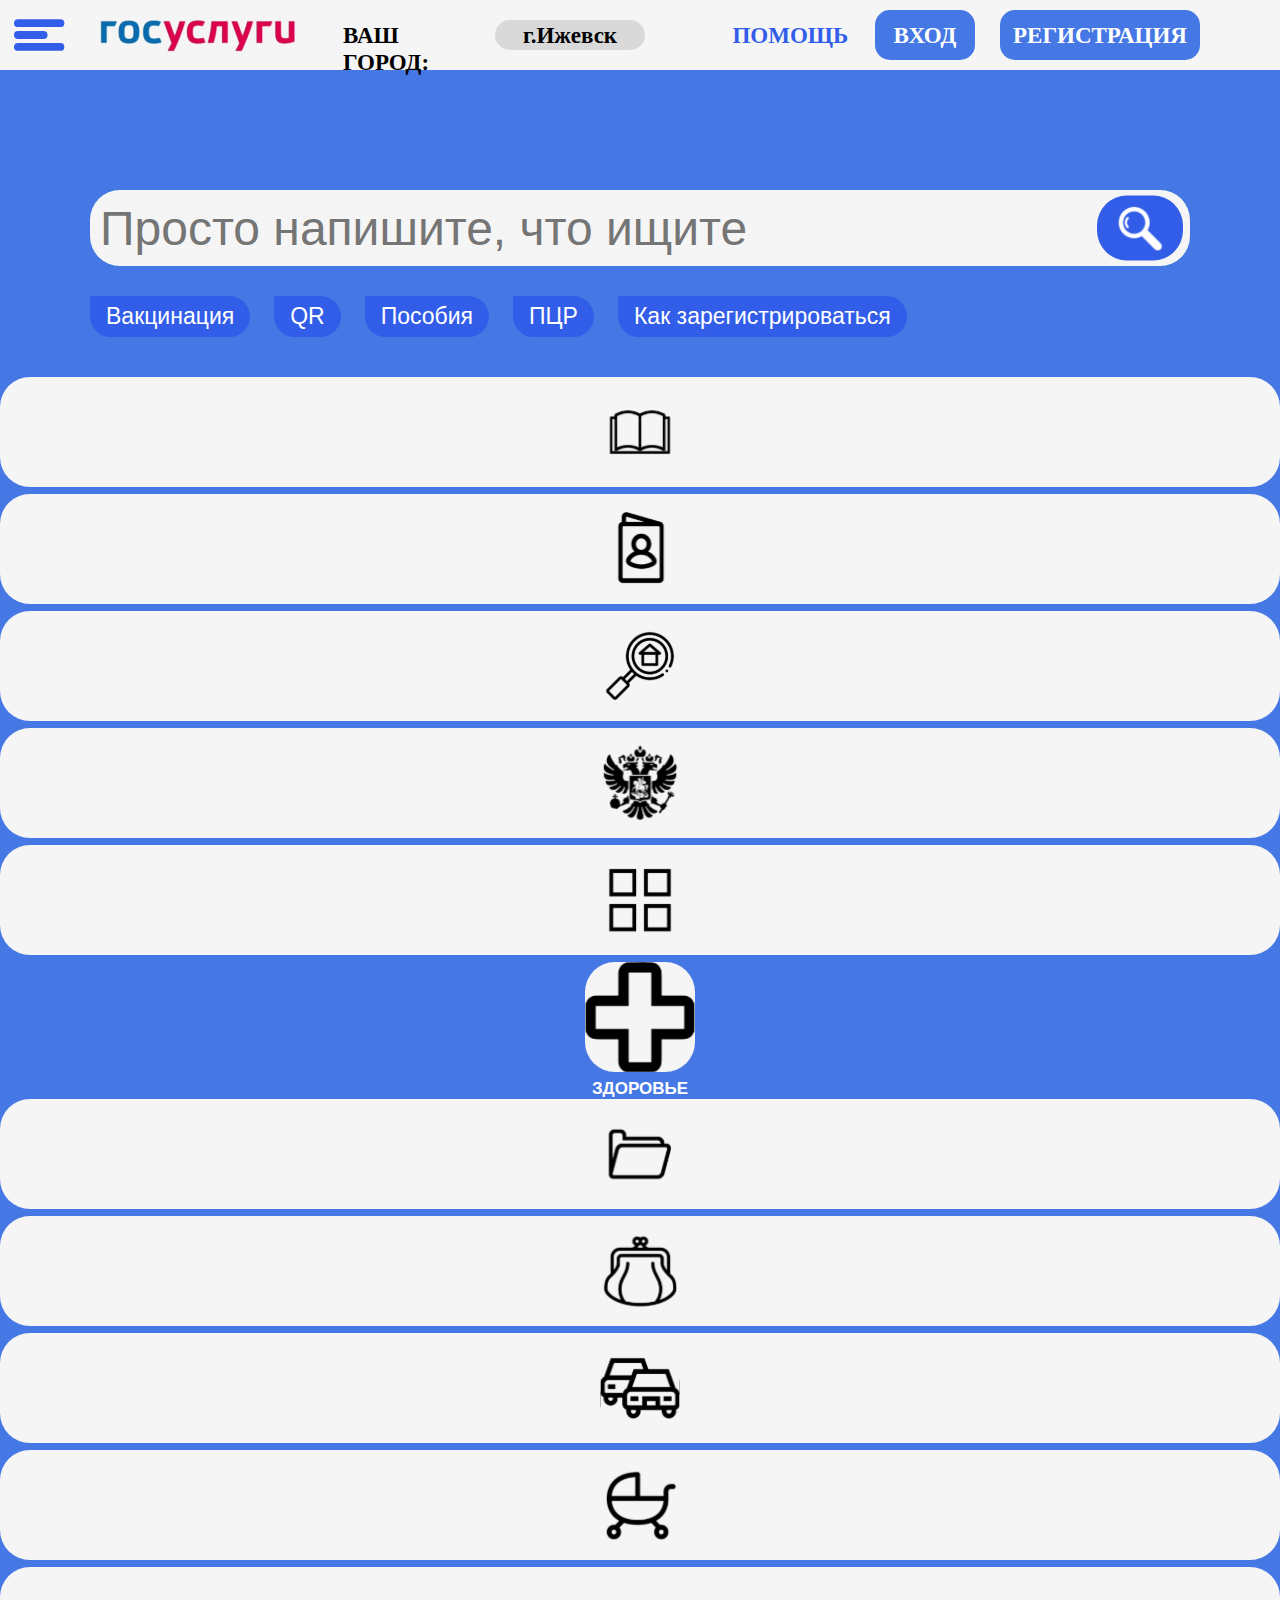
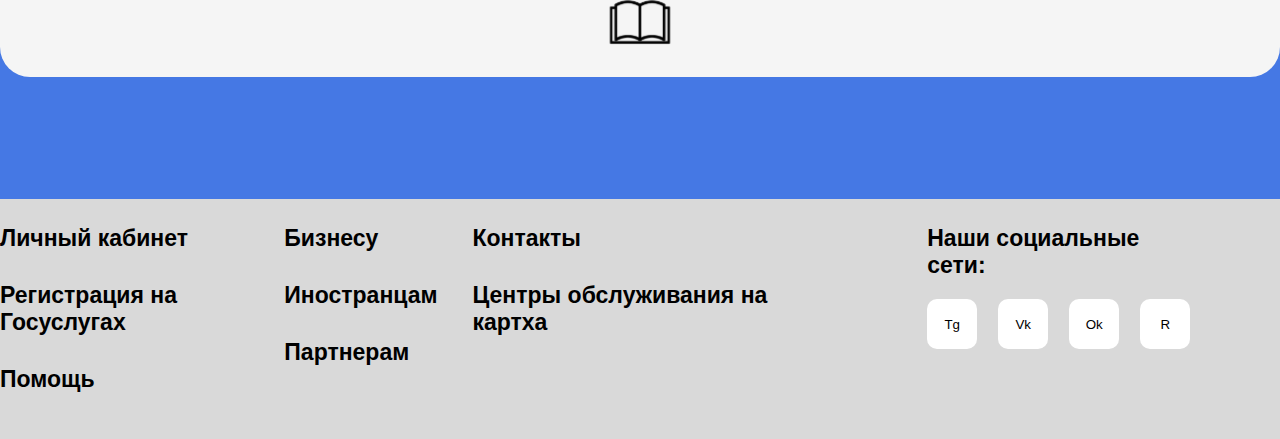
==== extendedIndex.html @ 71bcc2b7 "all" ====
<!DOCTYPE html>
<html lang="en">
<head>
    <meta charset="UTF-8">
    <title>Основыне услуги</title>
    <link rel="stylesheet" href="font.css">
    <link rel="stylesheet" href="main.css">
    <link rel="stylesheet" href="overlay.css">
    <link rel="stylesheet" href="sideMenu.css">
    <script src="overlay.js"></script>
</head>

<body>

<header class="header">
    <div class="leftMenu">
        <button class="burgerMenu">
            <img src="asset/Burger.svg" width="51" height="38">
        </button>
        <a class="logo">
            <img src="asset/logo.png" width="212" height="42">
        </a>
        <span class="choiceCity" >Ваш город:</span>
        <button class="selectedCity">
            г.Ижевск
        </button>
    </div>
    <div>
        <a class="help">
            Помощь
        </a>
        <a href="login.html"><button class="auth">
            Вход
        </button></a>
        <a href="registration.html"><button class="register">
            Регистрация
        </button></a>
    </div>
</header>

<div class="container">
    <div class="wrapper searchAndServiceWrapper">
        <div class="searchContainer">
            <div class="searchWrapper">
                <input class="searchField" type="text" placeholder="Просто напишите, что ищите"/>
                <button class="searchButton">
                    <img src="asset/zoom.svg" height="62" width="62"/>
                </button>
            </div>
            <div class="filtersContainer">
                <button class="filter">Вакцинация</button>
                <button class="filter">QR</button>
                <button class="filter">Пособия</button>
                <button class="filter">ПЦР</button>
                <button class="filter">Как зарегистрироваться</button>
            </div>
        </div>
    </div>
    <div class="ExtendedServiceButtonsContainer">
        <div class="leftInactiveServiceButtons">
            <div class="ServiceImageContainer">
                <img src="asset/education.svg" width="80" height="80"/>
            </div>
            <div class="ServiceImageContainer">
                <img src="asset/pasport.svg" width="80" height="80"/>
            </div>
            <div class="ServiceImageContainer">
                <img src="asset/house.svg" width="80" height="80"/>
            </div>
            <div class="ServiceImageContainer">
                <img src="asset/country.svg" width="80" height="80"/>
            </div>
            <div class="ServiceImageContainer">
                <img src="asset/other.svg" width="80" height="80"/>
            </div>
        </div>
        <div class="activeButtonServiceButton">
            <button class="serviceButton">
                <div class="ServiceImageContainer">
                    <img src="asset/health.svg" width="110" height="110"/>
                </div>
                <span class="ServiceName">Здоровье</span>
            </button>
        </div>
        <div class="rightInactiveServiceButtons">
            <div class="ServiceImageContainer">
                <img src="asset/folder.svg" width="80" height="80"/>
            </div>
            <div class="ServiceImageContainer">
                <img src="asset/penchen.svg" width="80" height="80"/>
            </div>
            <div class="ServiceImageContainer">
                <img src="asset/car.svg" width="80" height="80"/>
            </div>
            <div class="ServiceImageContainer">
                <img src="asset/family.svg" width="80" height="80"/>
            </div>
            <div class="ServiceImageContainer">
                <img src="asset/education.svg" width="80" height="80"/>
            </div>
        </div>
    </div>
</div>

<footer class="footer">
    <div class="wrapper">
        <div>
            <UL class="ulFooter">
                <li class="liFooter">
                    <a>
                        Личный кабинет
                    </a>
                </li>
                <li class="liFooter">
                    <a>
                        Регистрация на Госуслугах
                    </a>
                </li>
                <li class="liFooter">
                    <a>
                        Помощь
                    </a>
                </li>
            </UL>
        </div>
        <div>
            <UL class="ulFooter">
                <li class="liFooter">
                    <a>
                        Бизнесу
                    </a>
                </li>
                <li class="liFooter">
                    <a>
                        Иностранцам
                    </a>
                </li>
                <li class="liFooter">
                    <a >
                        Партнерам
                    </a>
                </li>
            </UL>
        </div>
        <div>
            <UL class="ulFooter">
                <li class="liFooter">
                    <a>
                        Контакты
                    </a>
                </li>
                <li class="liFooter">
                    <a>
                        Центры обслуживания на картха
                    </a>
                </li>
            </UL>
        </div>
        <div class="SocialNetwork">
            <a>Наши социальные сети:</a>
            <Ul class="SocialNetworkButtonBlock">
                <li><button class="SocialNetworkButton">Tg</button></li>
                <li><button class="SocialNetworkButton">Vk</button></li>
                <li><button class="SocialNetworkButton">Ok</button></li>
                <li><button class="SocialNetworkButton">R</button></li>
            </Ul>
        </div>
    </div>
</footer>

<div class="moduleContainer">
    <div class="overlay"></div>
    <div class="modal">
        <h2 class="modalTitle">Где вы находитесь?</h2>
        <button class="closeButton"> <img src="asset/close.svg" width="56" height="56"/></button>
        <div class="modalTextContainer">
            <span class="modalText">Вы увидите услуги, доступные для вашего региона</span>
            <div class="locationContainer">
                <div class="currentLocationContainer">
                    <p class="currentLocationTitle">Текущее местоположение:</p>
                    <p class="currentLocationText">Удмуртская Республика/г. Ижевск </p>
                </div>
                <div class="choiceLocationContainer">
                    <p class="choiceLocationTitle">Выбор региона:</p>
                    <div class="choiceLocationButtonsContainer">
                        <label class="radioButtonText"><input class="radioButton" type="radio" name="region" value="auto"/> Автоматически </label>
                        <label class="radioButtonText"><input class="radioButton" type="radio" name="region" value="manual"/> Вручную </label>
                    </div>
                </div>
                <button class="applyRegionButton">Применить</button>
            </div>
        </div>
    </div>
</div>

<div class="sideMenuContainer">
    <div class="sideMenuOverlay"></div>
    <div class="sideMenu">
        <div class="sideMenuTitle">
            <span class="sideMenuTitleText">Услуги для</span>
            <button class="sideMenuTitleDropdownMenu">
                Граждан
            </button>
        </div>
        <ul class="filterList">
            <li class="filterListItem">
                <button class="filterListButton">
                    <img src="asset/health.svg" width="100" height="100"/>
                    <span class="filterListButtonText">Здоровье</span>
                </button>
            </li>
            <li class="filterListItem">
                <button class="filterListButton">
                    <img src="asset/folder.svg" width="100" height="100"/>
                    <span class="filterListButtonText">Справки Выписки</span>
                </button>
            </li>
            <li class="filterListItem">
                <button class="filterListButton">
                    <img src="asset/penchen.svg" width="100" height="100"/>
                    <span class="filterListButtonText">Пособия Пенсии Льготы</span>
                </button>
            </li>
            <li class="filterListItem">
                <button class="filterListButton">
                    <img src="asset/car.svg" width="96" height="96"/>
                    <span class="filterListButtonText">Авто Права Транспорт </span>
                </button>
            </li>
            <li class="filterListItem">
                <button class="filterListButton">
                    <img src="asset/family.svg" width="100" height="100"/>
                    <span class="filterListButtonText">Семья</span>
                </button>
            </li>
            <li class="filterListItem">
                <button class="filterListButton">
                    <img src="asset/education.svg" width="100" height="100"/>
                    <span class="filterListButtonText">Дети и оброзование</span>
                </button>
            </li>
            <li class="filterListItem">
                <button class="filterListButton">
                    <img src="asset/pasport.svg" width="100" height="100"/>
                    <span class="filterListButtonText">Паспорт Регистраиця</span>
                </button>
            </li>
            <li class="filterListItem">
                <button class="filterListButton">
                    <img src="asset/judge.svg" width="100" height="100"/>
                    <span class="filterListButtonText">Штрафы Долги</span>
                </button>
            </li>
            <li class="filterListItem">
                <button class="filterListButton">
                    <img src="asset/house.svg" width="100" height="100"/>
                    <span class="filterListButtonText">Недвижиость Стройка</span>
                </button>
            </li>
            <li class="filterListItem">
                <button class="filterListButton">
                    <img src="asset/country.svg" width="100" height="100"/>
                    <span class="filterListButtonText">Ведомоства</span>
                </button>
            </li>
            <li class="filterListItem">
                <button class="filterListButton">
                    <img src="asset/other.svg" width="100" height="100"/>
                    <span class="filterListButtonText">Прочье</span>
                </button>
            </li>
        </ul>
    </div>
</div>

</body>

</html>
---- font.css ----
@font-face {
    font-family: "Roboto";
    src: url("./asset/fonts/Roboto/Roboto-Regular.ttf");
    font-style: normal;
    font-weight: 400;
}

@font-face {
    font-family: "Roboto";
    src: url("./asset/fonts/Roboto/Roboto-Bold.ttf");
    font-style: normal;
    font-weight: 700;
}
---- main.css ----
* {
    box-sizing: border-box;
}

html,body {
    margin: 0;
    padding: 0;
}

.header{
    display: flex;
    width: 100%;
    height: 70px;
    justify-content: space-between;
    align-items: center;
    padding: 0 14px;
    background-color: #F5F5F5;
}

.leftMenu{
    display: flex;
    align-items: center;
    height: 100%;
}

.burgerMenu{
    background-color: transparent;
    border: 0;
    width: 51px;
    height: 38px;
    padding: 0;
    cursor: pointer;
    outline: 0;
}

.logo{
    margin-left: 27px;
    margin-top: 2px;
    width: 212px;
    height: 42px;
    padding: 0;
    cursor: pointer;

    font-family: 'Roboto';
    font-style: normal;
    font-weight: 700;
    font-size: 23px;
    line-height: 27px;

    text-transform: uppercase;

    color: #000000;
}

.choiceCity{
    margin-left: 39px;
    width: 140px;
    height: 27px;
    left: 343px;
    top: 22px;

    font-family: 'Roboto';
    font-style: normal;
    font-weight: 700;
    font-size: 23px;
    line-height: 27px;

    text-transform: uppercase;

    color: #000000;
}

.selectedCity{
    cursor: pointer;
    margin-left: 12px;
    width: 150px;
    height: 30px;
    padding: 0;

    text-align: center;
    border-radius: 20px;
    border: 0;
    background-color: #D9D9D9;
    font-family: 'Roboto';
    font-style: normal;
    font-weight: 700;
    font-size: 23px;
    line-height: 27px;

    outline: 0;
    color: #000000;
}

.help{
    cursor: pointer;
    padding: 0;
    margin-right: 21px;
    width: 106px;
    height: 27px;

    background-color: transparent;
    border: 0;

    font-family: 'Roboto';
    font-style: normal;
    font-weight: 700;
    font-size: 23px;
    line-height: 27px;

    text-transform: uppercase;

    color: #325DE9;
}

.auth{
    cursor: pointer;
    padding: 0;
    margin-right: 21px;
    width: 100px;
    height: 50px;

    border: 0;
    background: #4578E4;
    border-radius: 15px;
    color: #FFFFFF;
    font-family: 'Roboto';
    font-style: normal;
    font-weight: 700;
    font-size: 23px;
    line-height: 27px;

    text-transform: uppercase;
}

.auth:hover{
    background: #E6E6E6;
    color: #000000;
}

.register{
    cursor: pointer;
    padding: 0;
    margin-right: 66px;

    width: 200px;
    height: 50px;

    border: 0;
    background: #4578E4;
    border-radius: 15px;
    color: #FFFFFF;
    font-family: 'Roboto';
    font-style: normal;
    font-weight: 700;
    font-size: 23px;
    line-height: 27px;

    text-transform: uppercase;
}

.register:hover{
    background: #E6E6E6;
    color: #000000;
}

.footer{
    display: flex;
    width: 100%;
    height: 240px;
    justify-content: space-between;
    align-items: center;
    background-color: #D9D9D9;
    padding-top: 10px;
}

.container{
    background-color: #4578E4;
    padding-top: 80px;
    padding-bottom: 115px;
}

.searchAndServiceWrapper{
    flex-direction: column;
}

.searchContainer{
    margin: 40px auto;
}

.searchContainerOnSearchPage{
    margin: 350px auto;
}

.searchWrapper{
    margin-bottom: 30px;
    position: relative;
}

.searchField{
    width: 1100px;
    height: 76px;
    background-color: #F5F5F5;
    border-radius: 30px;
    padding: 28px 10px;
    font-family: "Roboto", sans-serif;
    font-style: normal;
    font-size: 48px;
    line-height: 56px;
    border: 0;
}

.searchButton{
    width: 86px;
    height: 65px;
    border-radius: 30px;
    background-color: #325DE9;
    padding: 0;
    border: 0;
    display: inline-flex;
    align-items: center;
    justify-content: center;
    position: absolute;
    right: 7px;
    top: 50%;
    transform: translateY(-50%);
    cursor: pointer;
}

.filter{
    padding: 7px 16px;
    margin-right: 20px;
    background-color: #325DE9;
    color: #FFFFFF;
    font-family: 'Roboto', sans-serif;
    font-style: normal;
    font-weight: 400;
    font-size: 23px;
    border: 0;
    border-radius: 0 30px 30px 30px;
    cursor: pointer;
}

.filter:last-child{
    margin-right: 0;
}
.filter:hover{

    background: #E6E6E6;

    color: #000000;
}


.serviceButtonsContainer{
    margin-top: 30px;
}

.ServiceList{
    margin: 0 auto;
    padding: 0;
    max-width: 688px;
    list-style-type: none;
    flex-wrap: wrap;
    display: flex;
}

.serviceListItem{
    width: 100%;
    max-width: 137px;
    margin-right: 35px;
    display: inline-block;
    margin-bottom: 55px;
}

.serviceListItem:nth-child(9){
    margin-left: auto;
}

.serviceListItem:last-child{
    margin-right: auto;
}

.serviceButton{
    background-color: transparent;
    margin: 0;
    padding: 0;
    border: 0;
    cursor: pointer;
    height: 100%;
    width: 100%;
    display: flex;
    align-items: center;
    justify-content: flex-start;
    flex-direction: column;
}

.ServiceImageContainer{
    min-width: 110px;
    min-height: 110px;
    background-color: #F5F5F5;
    border-radius: 30px;
    display: flex;
    align-items: center;
    justify-content: center;
    margin: 0 auto 7px;
}

.ServiceName{
    font-family: 'Roboto', sans-serif;
    font-style: normal;
    font-weight: 700;
    font-size: 17px;
    line-height: 20px;
    text-align: center;
    text-transform: uppercase;
    color: #FFFFFF;
    display: flex;
    height: 100%;
    align-items: center;
    justify-content: center;
}

.liFooter{
    list-style-type: none;
    font-family: 'Roboto', sans-serif;
    font-style: normal;
    font-weight: 700;
    font-size: 23px;
    line-height: 27px;
    margin-right: 35px;
    margin-bottom: 30px;
    cursor: pointer;
}

.wrapper{
    max-width: 1440px;
    width: 100%;
    margin: 0 auto;
    display: flex;
}

.ulFooter{
    margin-top: 0;
    padding: 0;
}

.SocialNetwork{
    font-family: 'Roboto', sans-serif;
    font-style: normal;
    font-weight: 700;
    font-size: 23px;
    line-height: 27px;

    margin-left: 115px;
    margin-right: 124px;
    color: #000000;
}

.SocialNetworkButtonBlock{
    margin-top: 20px;
    list-style-type: none;
    display: flex;
    cursor: pointer;
    width: 50px;
    height: 50px;
    padding: 0;

    text-align: center;
    border-radius: 20px;
    border: 0;
}

.SocialNetworkButton{
    border: 0;
    background: #FFFFFF;
    border-radius: 10px;
    margin-right: 21px;

    text-align: center;
    cursor: pointer;
    width: 50px;
    height: 50px;
    padding: 0;
}

.subContainer{
    background-color: #FAFCFF;
    padding-top: 52px;
    padding-bottom: 92px;
    margin: 0 auto;
    justify-content: center;
}

.titleSubContainer{
    display: flex;
    justify-content: center;
    font-family: 'Roboto';
    font-style: normal;
    font-weight: 700;
    font-size: 48px;
    line-height: 56px;
    text-transform: uppercase;
    color: #000000;
    margin:0 0 36px;
}

.RowSubContainer{
    margin-right: auto;
    margin-left: auto;
    max-width: 1420px;
    flex-wrap: wrap;
    display: flex;
}

.SubContainerButton{
    cursor: pointer;
    background: #FFFFFF;
    box-shadow: 0px 4px 4px rgba(0, 0, 0, 0.25);
    border-radius: 30px;
    border: 0;
    width: 650px;
    height: 180px;
    display: flex;
    padding: 0;
    margin: 30px;
}

.ButtonPicture{
    background: #D9D9D9;
    border-radius: 40px;
    min-width: 150px;
    min-height: 150px;
    max-height: 150px;
    min-height: 150px;
    margin: 15px 18px;
}

.ButtonText{
    display: flex;
    flex-direction: column;
    text-align: left;
    padding-right: 18px;
}

.ButtonTextTitle{
    font-family: 'Roboto', sans-serif;
    font-style: normal;
    font-weight: 700;
    font-size: 31px;
    line-height: 36px;
    color: #000000;
    margin-top: 21px;
    margin-bottom: 10px;
}

.ButtonTextBase{
    font-family: 'Roboto', sans-serif;
    font-style: normal;
    font-weight: 400;
    font-size: 23px;
    line-height: 27px;
    color: #000000;
}

.filterTitle{
    font-family: 'Roboto',sans-serif;
    font-style: normal;
    font-weight: 700;
    font-size: 48px;
    line-height: 56px;
    color: #FFFFFF;
    margin-bottom: 35px;
}

.searchPage{
    background-color: #4A79DE;
}

.searchPageContainer{
    height: 100%;
    margin: 0 auto;
    background-color: #4A79DE;
}

.filtersContainerSearchPage{
    display: flex;
    flex-direction: column;
    justify-content: left;
    align-items: center;
    text-align: left;
}

.filterSearchPage{
    text-align: left;
    padding-left: 12px;
    margin-bottom: 20px;
    width: 400px;
    height: 50px;
    background: #325DE9;
    border-radius: 0px 30px 30px 30px;
    border: 0;
    cursor: pointer;

    font-family: 'Roboto', sans-serif;
    font-style: normal;
    font-weight: 400;
    font-size: 31px;
    line-height: 36px;
    color: #FFFFFF;
}

.filterSearchPage:hover{
    text-align: left;
    padding-left: 12px;
    margin-bottom: 20px;
    width: 400px;
    height: 50px;
    background: #E6E6E6;
    border-radius: 0px 30px 30px 30px;
    border: 0;

    font-family: 'Roboto', sans-serif;
    font-style: normal;
    font-weight: 400;
    font-size: 31px;
    line-height: 36px;
    color: #000000;
}
---- overlay.css ----
.moduleContainer{
    position: absolute;
    top: 0;
    left: 0;
    width: 100%;
    height: 100%;
    z-index: 1000;
    display: none;
}

.openModal{
    display: block;
    overflow: hidden;
}

.overlay{
    position: absolute;
    top: 0;
    left: 0;
    width: 100%;
    height: 100%;
    filter: blur(4px);
    backdrop-filter: blur(4px);
}

.modal{
    position: absolute;
    top: 187px;
    left: 50%;
    transform: translate(-50%, 0);
    width: 1000px;
    height: 550px;
    background-color: #F5F5F5;
    border-radius: 20px;
    padding: 28px 35px;
}

.modalTitle{
    font-family: 'Roboto',sans-serif;
    font-style: normal;
    font-weight: 700;
    font-size: 48px;
    line-height: 56px;
    color: #000000;
    margin: 0 0 16px;
    border-bottom: 5px solid #4578E4;
    padding-bottom: 5px;
}

.closeButton{
    width: 70px;
    height: 70px;
    border: 0;
    background-color: transparent;
    cursor: pointer;
    position: absolute;
    top: 19px;
    right: 18px;
}

.modalTextContainer{
    font-family: 'Roboto', sans-serif;
    font-style: normal;
    font-weight: 400;
    font-size: 28px;
    line-height: 33px;
    color: #000000;
}

.modalText{
    display: inline-block;
    margin-bottom: 43px;
}

.currentLocationContainer{
    margin-bottom: 43px;
}

.currentLocationTitle{
    margin: 0 0 10px;
}
.currentLocationText{
    margin: 0;
}

.choiceLocationTitle{
    font-weight: 700;
    margin: 0 ;
}

.choiceLocationButtonsContainer{
    display: flex;
    flex-direction: row;
}

.currentLocationTitle{
    font-weight: 700;
}

.radioButtonText{
    margin: 10px 10px 10px 0;
    box-sizing: border-box;
    border-radius: 100%;
    cursor: pointer;
}

.radioButton{
    width: 20px;
    height: 20px;
    border-color: #325DE9;
    color: #325DE9;
}

.applyRegionButton{
    cursor: pointer;
    position: absolute;
    bottom: 35px;
    left: 25px;
    width: 200px;
    height: 70px;
    background-color: #325DE9;
    border: 0 ;
    border-radius: 20px;

    font-family: 'Roboto', sans-serif;
    font-style: normal;
    font-weight: 400;
    font-size: 28px;
    line-height: 33px;
    color: #FFFFFF;
}
---- sideMenu.css ----
.sideMenu{
    display: flex;
    position: absolute;
    top: 0;
    left: 0;
    width: 400px;
    height: 100%;
    background-color: #FFFFFF;
    flex-direction: column;
    overflow: auto;
}

.sideMenuTitle{
    font-family: 'Roboto',sans-serif;
    font-style: normal;
    font-weight: 600;
    font-size: 23px;
    line-height: 28px;
    color: #000000;

    display: flex;
    flex-direction: row;
    align-items: center;
    margin: 20px 26px;

}

.sideMenuTitleText{
    margin-right: 26px;
}

.sideMenuTitleDropdownMenu{
    width: 170px;
    height: 50px;
    background: #D9D9D9;
    border-radius: 30px;
    text-align: center;
    border: 0;
    font-family: 'Roboto',sans-serif;
    font-style: normal;
    font-weight: 600;
    font-size: 23px;
    line-height: 28px;
    color: #000000;
    padding: 0;
}

.filterList{
    list-style-type: none;
}

.filterListButton{
    width: 320px;
    height: 114px;
    left: 12px;
    top: 79px;
    background: #F3F3F3;
    border-radius: 20px;

    font-family: 'Roboto', sans-serif;
    font-style: normal;
    font-weight: 500;
    font-size: 28px;
    line-height: 34px;
    color: #000000;

    margin-bottom: 6px;
    border: 0;

    display: flex;
    justify-content: start;
    align-items: center;
}

.filterListButtonText{
    margin-left: 12px;
    text-align: left;
}

.sideMenuContainer{
    position: absolute;
    top: 0;
    left: 0;
    width: 100%;
    height: 100%;
    z-index: 1000;
    display: none;
}

.openSideMenu{
    display: block;
    overflow: hidden;
}

.sideMenuOverlay{
    position: absolute;
    top: 0;
    left: 0;
    width: 100%;
    height: 100%;
    filter: blur(4px);
    backdrop-filter: blur(4px);
}
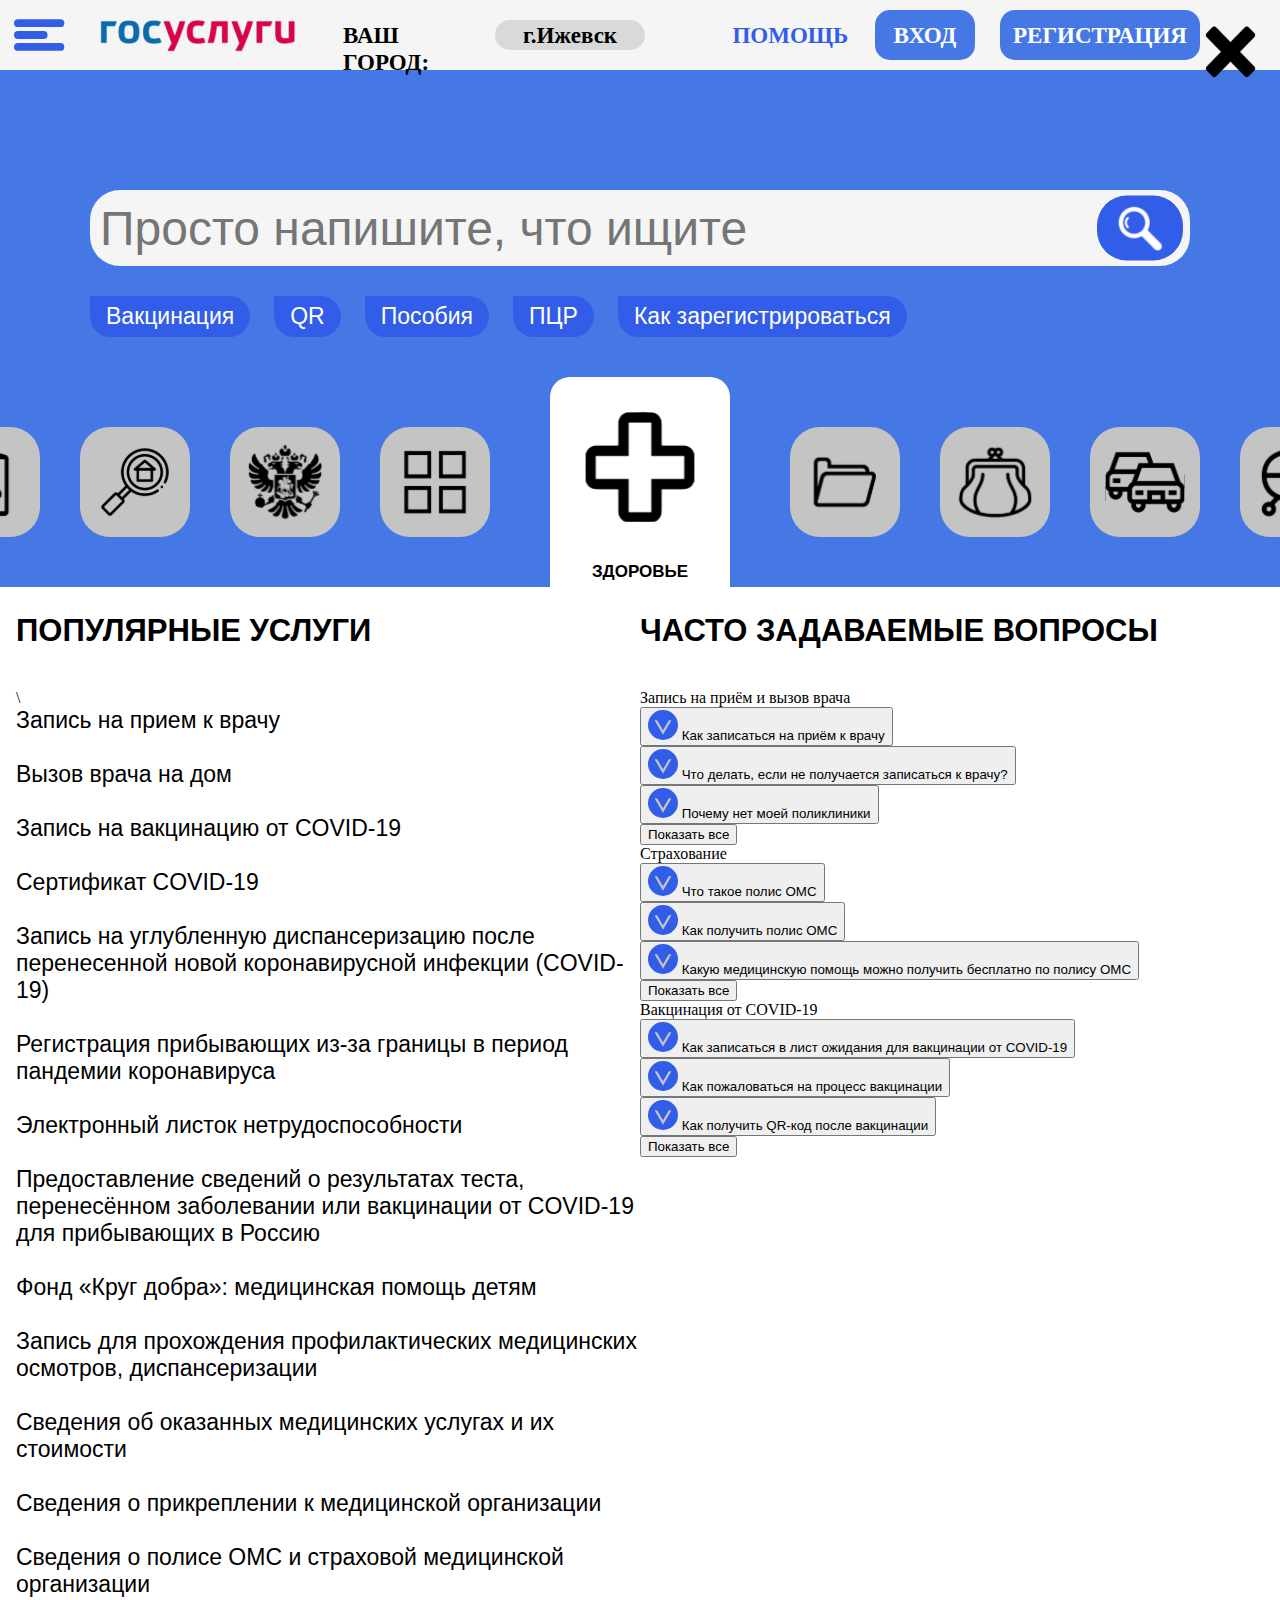
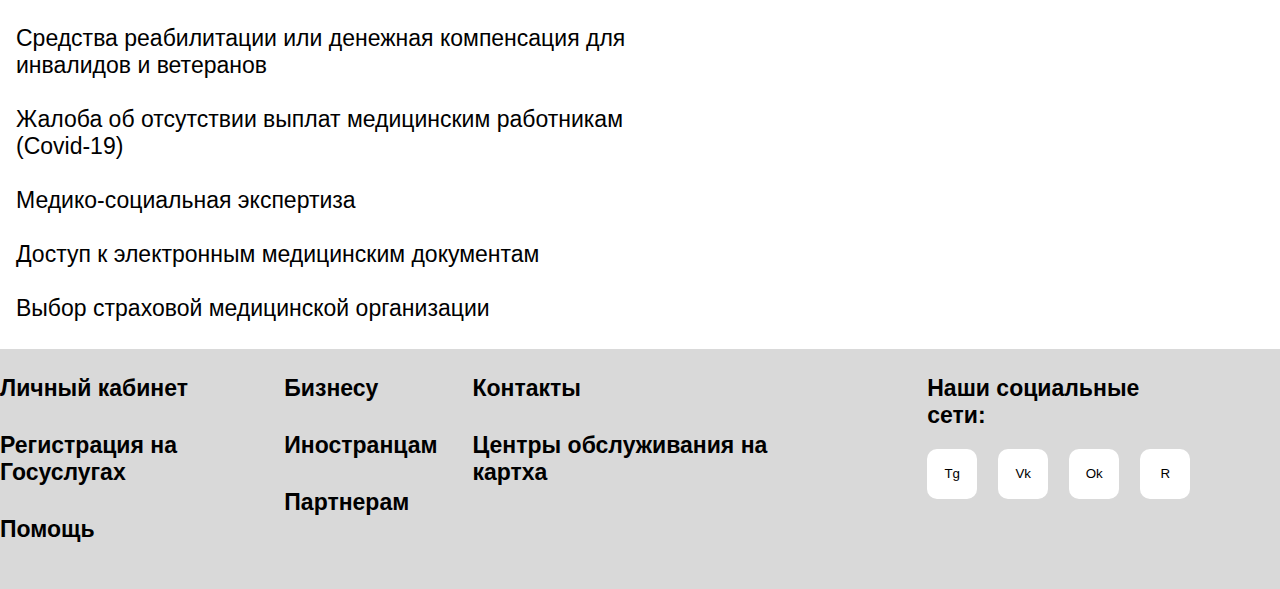
==== commit c666cd4f: "add carousel layout and dropdown layout" ====
--- a/extendedIndex.html
+++ b/extendedIndex.html
@@ -5,6 +5,7 @@
     <title>Основыне услуги</title>
     <link rel="stylesheet" href="font.css">
     <link rel="stylesheet" href="main.css">
+    <link rel="stylesheet" href="extended.css">
     <link rel="stylesheet" href="overlay.css">
     <link rel="stylesheet" href="sideMenu.css">
     <script src="overlay.js"></script>
@@ -59,6 +60,18 @@
     <div class="ExtendedServiceButtonsContainer">
         <div class="leftInactiveServiceButtons">
             <div class="ServiceImageContainer">
+                <img src="asset/folder.svg" width="80" height="80"/>
+            </div>
+            <div class="ServiceImageContainer">
+                <img src="asset/penchen.svg" width="80" height="80"/>
+            </div>
+            <div class="ServiceImageContainer">
+                <img src="asset/car.svg" width="80" height="80"/>
+            </div>
+            <div class="ServiceImageContainer">
+                <img src="asset/family.svg" width="80" height="80"/>
+            </div>
+            <div class="ServiceImageContainer">
                 <img src="asset/education.svg" width="80" height="80"/>
             </div>
             <div class="ServiceImageContainer">
@@ -76,7 +89,7 @@
         </div>
         <div class="activeButtonServiceButton">
             <button class="serviceButton">
-                <div class="ServiceImageContainer">
+                <div class="ActiveServiceImageContainer">
                     <img src="asset/health.svg" width="110" height="110"/>
                 </div>
                 <span class="ServiceName">Здоровье</span>
@@ -98,8 +111,117 @@
             <div class="ServiceImageContainer">
                 <img src="asset/education.svg" width="80" height="80"/>
             </div>
-        </div>
-    </div>
+            <div class="ServiceImageContainer">
+                <img src="asset/pasport.svg" width="80" height="80"/>
+            </div>
+            <div class="ServiceImageContainer">
+                <img src="asset/house.svg" width="80" height="80"/>
+            </div>
+            <div class="ServiceImageContainer">
+                <img src="asset/country.svg" width="80" height="80"/>
+            </div>
+            <div class="ServiceImageContainer">
+                <img src="asset/other.svg" width="80" height="80"/>
+            </div>
+        </div>
+    </div>
+</div>
+
+<div class="selectedServiceContainer">
+    <div class="leftBlockOfSelectedServiceContainer">
+        <h2 class="titleSelectedServiceContainer">Популярные услуги</h2>\
+        <div class="serviceLinks">
+            <a class="serviceLink">Запись на прием к врачу</a>
+            <a class="serviceLink">Вызов врача на дом</a>
+            <a class="serviceLink">Запись на вакцинацию от COVID-19</a>
+            <a class="serviceLink">Сертификат COVID-19</a>
+            <a class="serviceLink">Запись на углубленную диспансеризацию после перенесенной новой коронавирусной инфекции (COVID-19)</a>
+            <a class="serviceLink">Регистрация прибывающих из-за границы в период пандемии коронавируса</a>
+            <a class="serviceLink">Электронный листок нетрудоспособности</a>
+            <a class="serviceLink">Предоставление сведений о результатах теста, перенесённом заболевании или вакцинации от COVID-19 для прибывающих в Россию</a>
+            <a class="serviceLink">Фонд «Круг добра»: медицинская помощь детям</a>
+            <a class="serviceLink">Запись для прохождения профилактических медицинских осмотров, диспансеризации</a>
+            <a class="serviceLink">Сведения об оказанных медицинских услугах и их стоимости</a>
+            <a class="serviceLink">Сведения о прикреплении к медицинской организации</a>
+            <a class="serviceLink">Сведения о полисе ОМС и страховой медицинской организации</a>
+            <a class="serviceLink">Средства реабилитации или денежная компенсация для инвалидов и ветеранов</a>
+            <a class="serviceLink">Жалоба об отсутствии выплат медицинским работникам (Covid-19)</a>
+            <a class="serviceLink">Медико-социальная экспертиза</a>
+            <a class="serviceLink">Доступ к электронным медицинским документам</a>
+            <a class="serviceLink">Выбор страховой медицинской организации</a>
+        </div>
+        <div class="dropdownMenuOfService"></div>
+    </div>
+    <div class="rightBlockOfSelectedServiceContainer">
+        <h2 class="titleSelectedServiceContainer">Часто задаваемые вопросы</h2>
+        <div class="dropdownBlockOfSelectedService">
+            <span class="dropdownTitle">Запись на приём и вызов врача</span>
+            <div class="dropdownMenuOfService">
+                <button class="dropdownButton">
+                    <img class="dropdownButtonIcon" src="asset/dropdownButton.svg" width="30" height="30"/>
+                    <span class="dropdownButtonText">Как записаться на приём к врачу</span>
+                </button>
+            </div>
+            <div class="dropdownMenuOfService">
+                <button class="dropdownButton">
+                    <img class="dropdownButtonIcon" src="asset/dropdownButton.svg" width="30" height="30"/>
+                    <span class="dropdownButtonText">Что делать, если не получается записаться к врачу?</span>
+                </button>
+            </div>
+            <div class="dropdownMenuOfService">
+                <button class="dropdownButton">
+                    <img class="dropdownButtonIcon" src="asset/dropdownButton.svg" width="30" height="30"/>
+                    <span class="dropdownButtonText">Почему нет моей поликлиники</span>
+                </button>
+            </div>
+            <button class="showAll>">Показать все</button>
+        </div>
+        <div class="dropdownBlockOfSelectedService">
+            <span class="dropdownTitle">Страхование</span>
+            <div class="dropdownMenuOfService">
+                <button class="dropdownButton">
+                    <img class="dropdownButtonIcon" src="asset/dropdownButton.svg" width="30" height="30"/>
+                    <span class="dropdownButtonText">Что такое полис ОМС</span>
+                </button>
+            </div>
+            <div class="dropdownMenuOfService">
+                <button class="dropdownButton">
+                    <img class="dropdownButtonIcon" src="asset/dropdownButton.svg" width="30" height="30"/>
+                    <span class="dropdownButtonText">Как получить полис ОМС</span>
+                </button>
+            </div>
+            <div class="dropdownMenuOfService">
+                <button class="dropdownButton">
+                    <img class="dropdownButtonIcon" src="asset/dropdownButton.svg" width="30" height="30"/>
+                    <span class="dropdownButtonText">Какую медицинскую помощь можно получить бесплатно по полису ОМС</span>
+                </button>
+            </div>
+            <button class="showAll>">Показать все</button>
+        </div>
+        <div class="dropdownBlockOfSelectedService">
+            <span class="dropdownTitle">Вакцинация от COVID-19</span>
+            <div class="dropdownMenuOfService">
+                <button class="dropdownButton">
+                    <img class="dropdownButtonIcon" src="asset/dropdownButton.svg" width="30" height="30"/>
+                    <span class="dropdownButtonText">Как записаться в лист ожидания для вакцинации от COVID-19</span>
+                </button>
+            </div>
+            <div class="dropdownMenuOfService">
+                <button class="dropdownButton">
+                    <img class="dropdownButtonIcon" src="asset/dropdownButton.svg" width="30" height="30"/>
+                    <span class="dropdownButtonText">Как пожаловаться на процесс вакцинации</span>
+                </button>
+            </div>
+            <div class="dropdownMenuOfService">
+                <button class="dropdownButton">
+                    <img class="dropdownButtonIcon" src="asset/dropdownButton.svg" width="30" height="30"/>
+                    <span class="dropdownButtonText">Как получить QR-код после вакцинации</span>
+                </button>
+            </div>
+            <button class="showAll>">Показать все</button>
+        </div>
+    </div>
+    <button class="closeButton"> <img src="asset/close.svg" width="65" height="65"></button>
 </div>
 
 <footer class="footer">
--- a/extended.css
+++ b/extended.css
@@ -0,0 +1,96 @@
+
+
+.container{
+    padding-bottom: 0px;
+}
+
+.ExtendedServiceButtonsContainer{
+    overflow: hidden;
+    display: flex;
+    flex-direction: row;
+    align-items: center;
+    justify-content: center;
+}
+
+.leftInactiveServiceButtons{
+    display: flex;
+    flex-direction: row;
+    margin-right: 40px;
+}
+
+.rightInactiveServiceButtons{
+    display: flex;
+    flex-direction: row;
+    margin-left: 40px;
+}
+
+.ServiceImageContainer{
+    background-color: #C4C4C4;
+    width: 100px;
+    height: 100px;
+    margin: 0 20px;
+}
+
+.ActiveServiceImageContainer{
+    background-color: #FFFFFF;
+    width: 180px;
+    height: 180px;
+    border-radius: 20px 20px 0 0;
+    display: flex;
+    align-items: center;
+    justify-content: center;
+}
+
+.ServiceName{
+    color: black;
+    background-color: #FFFFFF;
+    height: 30px;
+    width: 180px;
+    align-items: center;
+    justify-content: center;
+
+}
+
+.selectedServiceContainer{
+    width: 100%;
+    height: 100%;
+    background-color: #FFFFFF;
+    display: flex;
+    flex-direction: row;
+}
+
+.leftBlockOfSelectedServiceContainer{
+    display: flex;
+    flex-direction: column;
+    padding-left: 16px;
+    width: 50%;
+}
+
+.titleSelectedServiceContainer{
+    font-family: 'Roboto', sans-serif;
+    font-style: normal;
+    font-weight: 700;
+    font-size: 31px;
+    line-height: 36px;
+    text-transform: uppercase;
+
+    margin-bottom: 40px;
+    color: #000000;
+}
+
+.serviceLinks{
+    display: flex;
+    flex-direction: column;
+
+    font-family: 'Roboto',sans-serif;
+    font-style: normal;
+    font-weight: 400;
+    font-size: 23px;
+    line-height: 27px;
+
+    color: #000000;
+}
+
+.serviceLink{
+    margin-bottom: 27px;
+}
